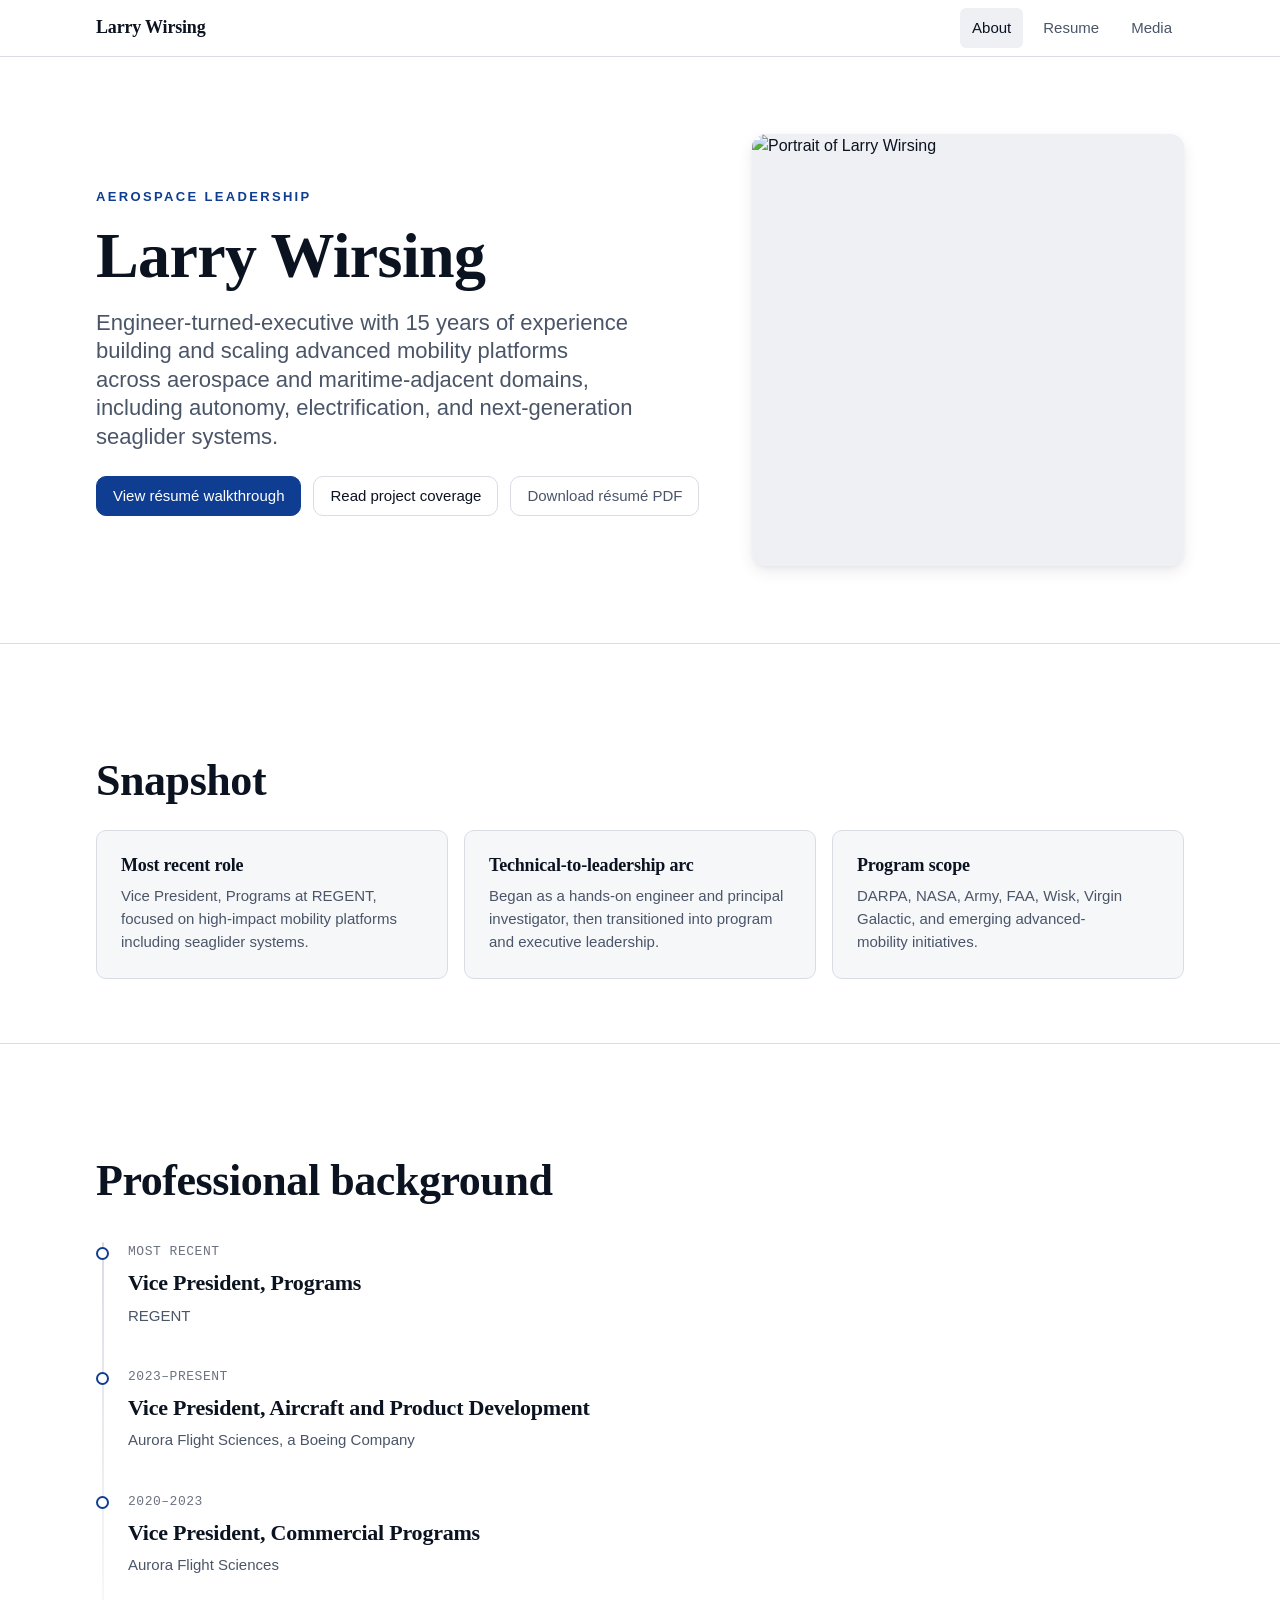
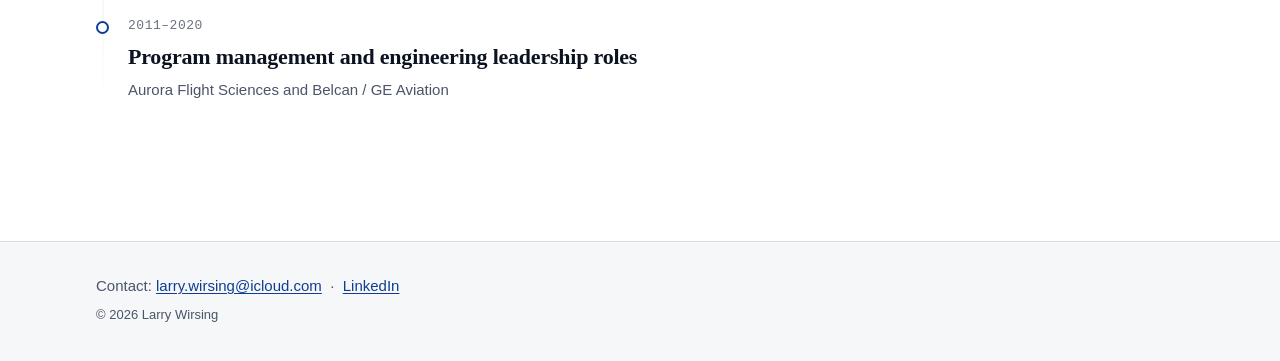
==== index.html @ 9bb86c0d "Initial site" ====
<!doctype html>
<html lang="en">
  <head>
    <meta charset="utf-8" />
    <meta name="viewport" content="width=device-width, initial-scale=1" />
    <meta name="color-scheme" content="light dark" />
    <meta name="theme-color" content="#0f3d91" />

    <title>Larry Wirsing — Aerospace Executive</title>
    <meta name="description" content="Engineer-turned-executive with 15 years of experience building and scaling advanced mobility platforms across aerospace and maritime-adjacent domains, including autonomy, electrification, and next-generation seaglider systems." />
    <link rel="canonical" href="https://larrywirsing.com/" />

    <!-- Open Graph / Twitter -->
    <meta property="og:type" content="website" />
    <meta property="og:site_name" content="Larry Wirsing" />
    <meta property="og:title" content="Larry Wirsing — Aerospace Executive" />
    <meta property="og:description" content="Engineer-turned-executive with 15 years in advanced mobility, autonomy, and next-generation seaglider systems." />
    <meta property="og:url" content="https://larrywirsing.com/" />
    <meta name="twitter:card" content="summary" />

    <!-- Icons -->
    <link rel="icon" href="/favicon.svg" type="image/svg+xml" />

    <!-- Perf hints: preconnect for the external headshot host (LCP candidate) -->
    <link rel="preconnect" href="https://enhancv.s3.amazonaws.com" crossorigin />
    <link rel="dns-prefetch" href="https://enhancv.s3.amazonaws.com" />

    <link rel="stylesheet" href="/styles.css" />

    <!-- Structured data: Person -->
    <script type="application/ld+json">
    {
      "@context": "https://schema.org",
      "@type": "Person",
      "name": "Larry Wirsing",
      "url": "https://larrywirsing.com",
      "jobTitle": "Vice President, Programs",
      "worksFor": { "@type": "Organization", "name": "REGENT" },
      "alumniOf": { "@type": "CollegeOrUniversity", "name": "Boston University" },
      "email": "mailto:larry.wirsing@icloud.com",
      "sameAs": ["https://www.linkedin.com/in/larry-wirsing"]
    }
    </script>
  </head>
  <body>
    <a class="skip-link" href="#main">Skip to main content</a>

    <header class="site-header">
      <div class="container nav-wrap">
        <a class="brand" href="/" aria-label="Larry Wirsing — home">Larry Wirsing</a>
        <nav class="nav-links" aria-label="Primary">
          <a aria-current="page" href="/">About</a>
          <a href="/resume.html">Resume</a>
          <a href="/media.html">Media</a>
        </nav>
      </div>
    </header>

    <main id="main">
      <section class="hero">
        <div class="container hero-grid">
          <div>
            <span class="kicker">Aerospace Leadership</span>
            <h1>Larry Wirsing</h1>
            <p class="lead">
              Engineer-turned-executive with 15 years of experience building and scaling advanced
              mobility platforms across aerospace and maritime-adjacent domains, including autonomy,
              electrification, and next-generation seaglider systems.
            </p>
            <div class="hero-actions">
              <a class="btn primary" href="/resume.html">View résumé walkthrough</a>
              <a class="btn" href="/media.html">Read project coverage</a>
              <a class="btn ghost" href="/assets/Larry_Wirsing_Resume_2025.pdf" target="_blank" rel="noopener">Download résumé PDF</a>
            </div>
          </div>
          <div class="headshot-wrap">
            <img
              class="headshot"
              src="https://enhancv.s3.amazonaws.com/avatars/4e165bd60a8c218f135ad6cd55512b068e0657901209f5ad7ba36f5afd08ff20.jpg"
              alt="Portrait of Larry Wirsing"
              width="480"
              height="480"
              loading="eager"
              decoding="async"
            />
          </div>
        </div>
      </section>

      <section class="section" aria-labelledby="snapshot-heading">
        <div class="container">
          <h2 id="snapshot-heading">Snapshot</h2>
          <div class="card-grid">
            <article class="card">
              <h3>Most recent role</h3>
              <p>Vice President, Programs at REGENT, focused on high-impact mobility platforms including seaglider systems.</p>
            </article>
            <article class="card">
              <h3>Technical-to-leadership arc</h3>
              <p>Began as a hands-on engineer and principal investigator, then transitioned into program and executive leadership.</p>
            </article>
            <article class="card">
              <h3>Program scope</h3>
              <p>DARPA, NASA, Army, FAA, Wisk, Virgin Galactic, and emerging advanced-mobility initiatives.</p>
            </article>
          </div>
        </div>
      </section>

      <section class="section" aria-labelledby="background-heading">
        <div class="container">
          <h2 id="background-heading">Professional background</h2>
          <ol class="timeline" role="list">
            <li class="timeline-item">
              <p class="when">Most recent</p>
              <h3>Vice President, Programs</h3>
              <p class="list-muted">REGENT</p>
            </li>
            <li class="timeline-item">
              <p class="when">2023&ndash;Present</p>
              <h3>Vice President, Aircraft and Product Development</h3>
              <p class="list-muted">Aurora Flight Sciences, a Boeing Company</p>
            </li>
            <li class="timeline-item">
              <p class="when">2020&ndash;2023</p>
              <h3>Vice President, Commercial Programs</h3>
              <p class="list-muted">Aurora Flight Sciences</p>
            </li>
            <li class="timeline-item">
              <p class="when">2011&ndash;2020</p>
              <h3>Program management and engineering leadership roles</h3>
              <p class="list-muted">Aurora Flight Sciences and Belcan / GE Aviation</p>
            </li>
          </ol>
        </div>
      </section>
    </main>

    <footer class="site-footer">
      <div class="container">
        <p>
          Contact: <a href="mailto:larry.wirsing@icloud.com">larry.wirsing@icloud.com</a>
          &nbsp;&middot;&nbsp;
          <a href="https://www.linkedin.com/in/larry-wirsing" target="_blank" rel="noopener">LinkedIn</a>
        </p>
        <p class="muted small">&copy; <span id="yr"></span> Larry Wirsing</p>
      </div>
    </footer>

    <script>document.getElementById('yr').textContent = new Date().getFullYear();</script>
  </body>
</html>
---- styles.css ----
/* ==========================================================================
   larrywirsing.com — design system
   Philosophy: editorial-serif for headings, geometric sans for UI, strict
   vertical rhythm, system fonts only (zero network cost, zero CLS).
   ========================================================================== */

:root {
  /* Type stacks — system-first, no web fonts to download */
  --font-sans: ui-sans-serif, -apple-system, BlinkMacSystemFont, "Segoe UI", Roboto,
    "Helvetica Neue", Arial, "Noto Sans", sans-serif;
  --font-serif: ui-serif, "Iowan Old Style", "Apple Garamond", Georgia,
    "Times New Roman", Times, serif;
  --font-mono: ui-monospace, SFMono-Regular, Menlo, Consolas, monospace;

  /* Color tokens — light theme */
  --bg:           #ffffff;
  --bg-elev:     #f6f7f9;
  --bg-muted:     #eef0f4;
  --border:       #d9dde3;
  --text:        #0b1220;
  --text-muted:  #4a5568;
  --text-subtle: #6b7280;
  --accent:      #0f3d91;     /* deep aerospace blue */
  --accent-ink:  #ffffff;
  --accent-hover:#0b2e6e;
  --focus:       #2563eb;

  /* Spacing scale (8pt baseline, fluid) */
  --sp-0: 0;
  --sp-1: 0.25rem;
  --sp-2: 0.5rem;
  --sp-3: 0.75rem;
  --sp-4: 1rem;
  --sp-5: 1.5rem;
  --sp-6: 2rem;
  --sp-7: 3rem;
  --sp-8: 4rem;
  --sp-9: 6rem;

  /* Type scale — fluid via clamp() */
  --fs-xs:  0.8125rem;
  --fs-sm:  0.9375rem;
  --fs-md:  1rem;
  --fs-lg:  1.125rem;
  --fs-xl:  clamp(1.125rem, 0.95rem + 0.7vw, 1.375rem);
  --fs-2xl: clamp(1.375rem, 1.05rem + 1.3vw, 1.875rem);
  --fs-3xl: clamp(1.75rem, 1.2rem + 2.2vw, 2.75rem);
  --fs-4xl: clamp(2.25rem, 1.35rem + 3.8vw, 4rem);

  --lh-tight: 1.15;
  --lh-snug:  1.3;
  --lh-base:  1.55;
  --lh-loose: 1.7;

  /* Radii, shadows, motion */
  --radius-sm: 6px;
  --radius:    10px;
  --radius-lg: 14px;
  --shadow-1: 0 1px 2px rgba(10, 18, 32, 0.04), 0 1px 1px rgba(10, 18, 32, 0.03);
  --shadow-2: 0 6px 16px rgba(10, 18, 32, 0.08), 0 2px 4px rgba(10, 18, 32, 0.04);

  --ease: cubic-bezier(0.2, 0.6, 0.2, 1);
  --dur:  180ms;

  --container: 72rem;
}

@media (prefers-color-scheme: dark) {
  :root {
    --bg:           #0b1220;
    --bg-elev:     #111a2e;
    --bg-muted:     #16213a;
    --border:       #23304d;
    --text:        #e6ebf4;
    --text-muted:  #aab3c5;
    --text-subtle: #8591a8;
    --accent:      #6aa0ff;
    --accent-ink:  #0b1220;
    --accent-hover:#8cb6ff;
    --focus:       #8cb6ff;
    --shadow-1: 0 1px 2px rgba(0,0,0,0.4);
    --shadow-2: 0 10px 24px rgba(0,0,0,0.45), 0 2px 6px rgba(0,0,0,0.3);
  }
}

/* ==========================================================================
   Reset / base
   ========================================================================== */
*, *::before, *::after { box-sizing: border-box; }

html {
  -webkit-text-size-adjust: 100%;
  text-rendering: optimizeLegibility;
  scroll-behavior: smooth;
}

@media (prefers-reduced-motion: reduce) {
  html { scroll-behavior: auto; }
  *, *::before, *::after {
    animation-duration: 0.001ms !important;
    animation-iteration-count: 1 !important;
    transition-duration: 0.001ms !important;
  }
}

body {
  margin: 0;
  font-family: var(--font-sans);
  font-size: var(--fs-md);
  line-height: var(--lh-base);
  color: var(--text);
  background: var(--bg);
  -webkit-font-smoothing: antialiased;
  -moz-osx-font-smoothing: grayscale;
}

img, svg, video { max-width: 100%; height: auto; display: block; }

a {
  color: var(--accent);
  text-decoration-thickness: 1px;
  text-underline-offset: 0.15em;
  transition: color var(--dur) var(--ease);
}
a:hover { color: var(--accent-hover); }

:focus-visible {
  outline: 2px solid var(--focus);
  outline-offset: 3px;
  border-radius: var(--radius-sm);
}

/* Skip link */
.skip-link {
  position: absolute;
  left: -9999px;
  top: auto;
  width: 1px; height: 1px; overflow: hidden;
}
.skip-link:focus {
  position: fixed;
  top: var(--sp-3);
  left: var(--sp-3);
  width: auto; height: auto;
  padding: var(--sp-2) var(--sp-4);
  background: var(--accent);
  color: var(--accent-ink);
  border-radius: var(--radius-sm);
  z-index: 100;
  text-decoration: none;
}

/* ==========================================================================
   Typography
   ========================================================================== */
h1, h2, h3, h4 {
  font-family: var(--font-serif);
  color: var(--text);
  line-height: var(--lh-tight);
  letter-spacing: -0.01em;
  margin: 0 0 var(--sp-4);
  font-weight: 600;
  text-wrap: balance;
}
h1 { font-size: var(--fs-4xl); }
h2 { font-size: var(--fs-3xl); margin-top: var(--sp-7); }
h3 { font-size: var(--fs-xl); font-weight: 600; }
h4 { font-size: var(--fs-lg); }

p { margin: 0 0 var(--sp-4); max-width: 70ch; text-wrap: pretty; }

.lead {
  font-size: var(--fs-xl);
  color: var(--text-muted);
  line-height: var(--lh-snug);
  max-width: 62ch;
  margin-bottom: var(--sp-5);
}

.kicker {
  display: inline-block;
  font-family: var(--font-sans);
  font-size: var(--fs-xs);
  letter-spacing: 0.18em;
  text-transform: uppercase;
  color: var(--accent);
  font-weight: 600;
  margin-bottom: var(--sp-3);
}

.muted { color: var(--text-muted); }
.small { font-size: var(--fs-xs); }
.list-muted { color: var(--text-muted); font-size: var(--fs-sm); margin: 0 0 var(--sp-3); }

/* ==========================================================================
   Layout
   ========================================================================== */
.container {
  max-width: var(--container);
  margin-inline: auto;
  padding-inline: clamp(var(--sp-4), 2vw + var(--sp-3), var(--sp-6));
}

.section {
  padding-block: var(--sp-8);
  border-top: 1px solid var(--border);
}
.section:first-of-type { border-top: 0; }

/* ==========================================================================
   Site header / nav
   ========================================================================== */
.site-header {
  position: sticky;
  top: 0;
  z-index: 50;
  background: color-mix(in oklab, var(--bg) 92%, transparent);
  backdrop-filter: saturate(160%) blur(10px);
  -webkit-backdrop-filter: saturate(160%) blur(10px);
  border-bottom: 1px solid var(--border);
}
.nav-wrap {
  display: flex;
  align-items: center;
  justify-content: space-between;
  gap: var(--sp-4);
  min-height: 3.5rem;
}
.brand {
  font-family: var(--font-serif);
  font-weight: 600;
  font-size: var(--fs-lg);
  color: var(--text);
  text-decoration: none;
  letter-spacing: -0.01em;
}
.brand:hover { color: var(--accent); }

.nav-links {
  display: flex;
  gap: var(--sp-2);
  flex-wrap: wrap;
}
.nav-links a {
  padding: var(--sp-2) var(--sp-3);
  border-radius: var(--radius-sm);
  color: var(--text-muted);
  text-decoration: none;
  font-size: var(--fs-sm);
  font-weight: 500;
}
.nav-links a:hover { color: var(--text); background: var(--bg-muted); }
.nav-links a[aria-current="page"] {
  color: var(--text);
  background: var(--bg-muted);
}

/* ==========================================================================
   Hero
   ========================================================================== */
.hero { padding-block: clamp(var(--sp-7), 6vw, var(--sp-9)); }
.hero-grid {
  display: grid;
  grid-template-columns: 1.4fr 1fr;
  gap: clamp(var(--sp-5), 4vw, var(--sp-8));
  align-items: center;
}
@media (max-width: 48rem) {
  .hero-grid { grid-template-columns: 1fr; }
  .headshot-wrap { order: -1; max-width: 16rem; margin: 0 auto; }
}

.headshot-wrap { position: relative; }
.headshot {
  width: 100%;
  aspect-ratio: 1 / 1;
  border-radius: var(--radius-lg);
  object-fit: cover;
  box-shadow: var(--shadow-2);
  background: var(--bg-muted);
}

.hero-actions {
  display: flex;
  gap: var(--sp-3);
  flex-wrap: wrap;
  margin-top: var(--sp-5);
}

/* ==========================================================================
   Buttons
   ========================================================================== */
.btn {
  display: inline-flex;
  align-items: center;
  gap: var(--sp-2);
  padding: 0.625rem 1rem;
  border: 1px solid var(--border);
  background: var(--bg);
  color: var(--text);
  border-radius: var(--radius);
  font-family: var(--font-sans);
  font-size: var(--fs-sm);
  font-weight: 500;
  text-decoration: none;
  line-height: 1.2;
  transition: background var(--dur) var(--ease), border-color var(--dur) var(--ease),
              color var(--dur) var(--ease), transform var(--dur) var(--ease);
}
.btn:hover { background: var(--bg-elev); border-color: color-mix(in oklab, var(--accent) 40%, var(--border)); }
.btn:active { transform: translateY(1px); }

.btn.primary {
  background: var(--accent);
  color: var(--accent-ink);
  border-color: var(--accent);
}
.btn.primary:hover { background: var(--accent-hover); border-color: var(--accent-hover); color: var(--accent-ink); }

.btn.ghost {
  background: transparent;
  border-color: var(--border);
  color: var(--text-muted);
}
.btn.ghost:hover { color: var(--text); }

.actions-row { display: flex; gap: var(--sp-3); flex-wrap: wrap; margin-bottom: var(--sp-5); }

/* ==========================================================================
   Cards
   ========================================================================== */
.card-grid {
  display: grid;
  grid-template-columns: repeat(auto-fit, minmax(16rem, 1fr));
  gap: var(--sp-4);
  margin-top: var(--sp-5);
}
.card {
  background: var(--bg-elev);
  border: 1px solid var(--border);
  border-radius: var(--radius);
  padding: var(--sp-5);
  transition: border-color var(--dur) var(--ease), transform var(--dur) var(--ease),
              box-shadow var(--dur) var(--ease);
}
.card:hover {
  border-color: color-mix(in oklab, var(--accent) 30%, var(--border));
  box-shadow: var(--shadow-1);
}
.card h3 { margin-top: 0; margin-bottom: var(--sp-2); font-size: var(--fs-lg); }
.card p  { margin: 0; color: var(--text-muted); font-size: var(--fs-sm); }
.card a  { color: var(--accent); font-weight: 500; }

/* ==========================================================================
   Timeline
   ========================================================================== */
.timeline {
  list-style: none;
  margin: var(--sp-6) 0 0;
  padding: 0;
  position: relative;
  display: grid;
  gap: var(--sp-5);
}
.timeline::before {
  content: "";
  position: absolute;
  left: 0.375rem;
  top: 0.25rem;
  bottom: 0.25rem;
  width: 2px;
  background: linear-gradient(to bottom, var(--border), transparent);
  border-radius: 2px;
}
.timeline-item {
  position: relative;
  padding-left: var(--sp-6);
}
.timeline-item::before {
  content: "";
  position: absolute;
  left: 0;
  top: 0.55rem;
  width: 0.8125rem;
  height: 0.8125rem;
  border-radius: 50%;
  background: var(--bg);
  border: 2px solid var(--accent);
}
.timeline-item h2,
.timeline-item h3 { margin: var(--sp-1) 0 var(--sp-2); font-size: var(--fs-xl); }
.timeline-item .when {
  display: inline-block;
  font-family: var(--font-mono);
  font-size: var(--fs-xs);
  letter-spacing: 0.04em;
  color: var(--text-subtle);
  margin: 0 0 var(--sp-1);
  text-transform: uppercase;
}

.list { margin: var(--sp-2) 0 0; padding-left: 1.1rem; }
.list li { margin-bottom: var(--sp-2); color: var(--text-muted); font-size: var(--fs-sm); }

/* ==========================================================================
   Media page
   ========================================================================== */
.media-grid {
  list-style: none;
  padding: 0;
  margin: var(--sp-6) 0 0;
  display: grid;
  grid-template-columns: repeat(auto-fill, minmax(18rem, 1fr));
  gap: var(--sp-4);
}
.media-card {
  background: var(--bg-elev);
  border: 1px solid var(--border);
  border-radius: var(--radius);
  padding: var(--sp-5);
  display: flex;
  flex-direction: column;
  gap: var(--sp-2);
  transition: border-color var(--dur) var(--ease), box-shadow var(--dur) var(--ease),
              transform var(--dur) var(--ease);
}
.media-card:hover {
  border-color: color-mix(in oklab, var(--accent) 40%, var(--border));
  box-shadow: var(--shadow-1);
  transform: translateY(-1px);
}
.media-card h2 {
  font-size: var(--fs-lg);
  line-height: var(--lh-snug);
  margin: 0;
}
.media-card h2 a {
  color: var(--text);
  text-decoration: none;
  background-image: linear-gradient(var(--accent), var(--accent));
  background-size: 0 1.5px;
  background-repeat: no-repeat;
  background-position: 0 100%;
  transition: background-size var(--dur) var(--ease), color var(--dur) var(--ease);
}
.media-card h2 a:hover { background-size: 100% 1.5px; color: var(--accent); }

.tag {
  display: inline-flex;
  gap: var(--sp-2);
  align-items: baseline;
  font-family: var(--font-mono);
  font-size: var(--fs-xs);
  color: var(--text-subtle);
  letter-spacing: 0.02em;
  margin: 0 0 var(--sp-2);
  text-transform: uppercase;
}
.tag span { color: var(--accent); font-weight: 600; }
.tag time::before { content: "· "; color: var(--text-subtle); }

.quote-note {
  font-size: var(--fs-sm);
  color: var(--text-muted);
  margin: auto 0 0;
  font-style: italic;
}

/* ==========================================================================
   Footer
   ========================================================================== */
.site-footer {
  border-top: 1px solid var(--border);
  padding-block: var(--sp-6);
  background: var(--bg-elev);
  margin-top: var(--sp-8);
  color: var(--text-muted);
  font-size: var(--fs-sm);
}
.site-footer p { margin: 0 0 var(--sp-2); }
.site-footer a { color: var(--accent); }

/* ==========================================================================
   Print
   ========================================================================== */
@media print {
  :root {
    --bg: #fff; --text: #000; --text-muted: #333; --border: #999; --accent: #000;
  }
  .site-header, .site-footer, .hero-actions, .actions-row, .skip-link { display: none !important; }
  .section { border-top: 0; padding: 0; }
  a { color: #000; text-decoration: underline; }
  a[href^="http"]::after { content: " (" attr(href) ")"; font-size: 0.8em; color: #555; }
  h1, h2, h3 { page-break-after: avoid; }
  .timeline-item, .card, .media-card { page-break-inside: avoid; }
}
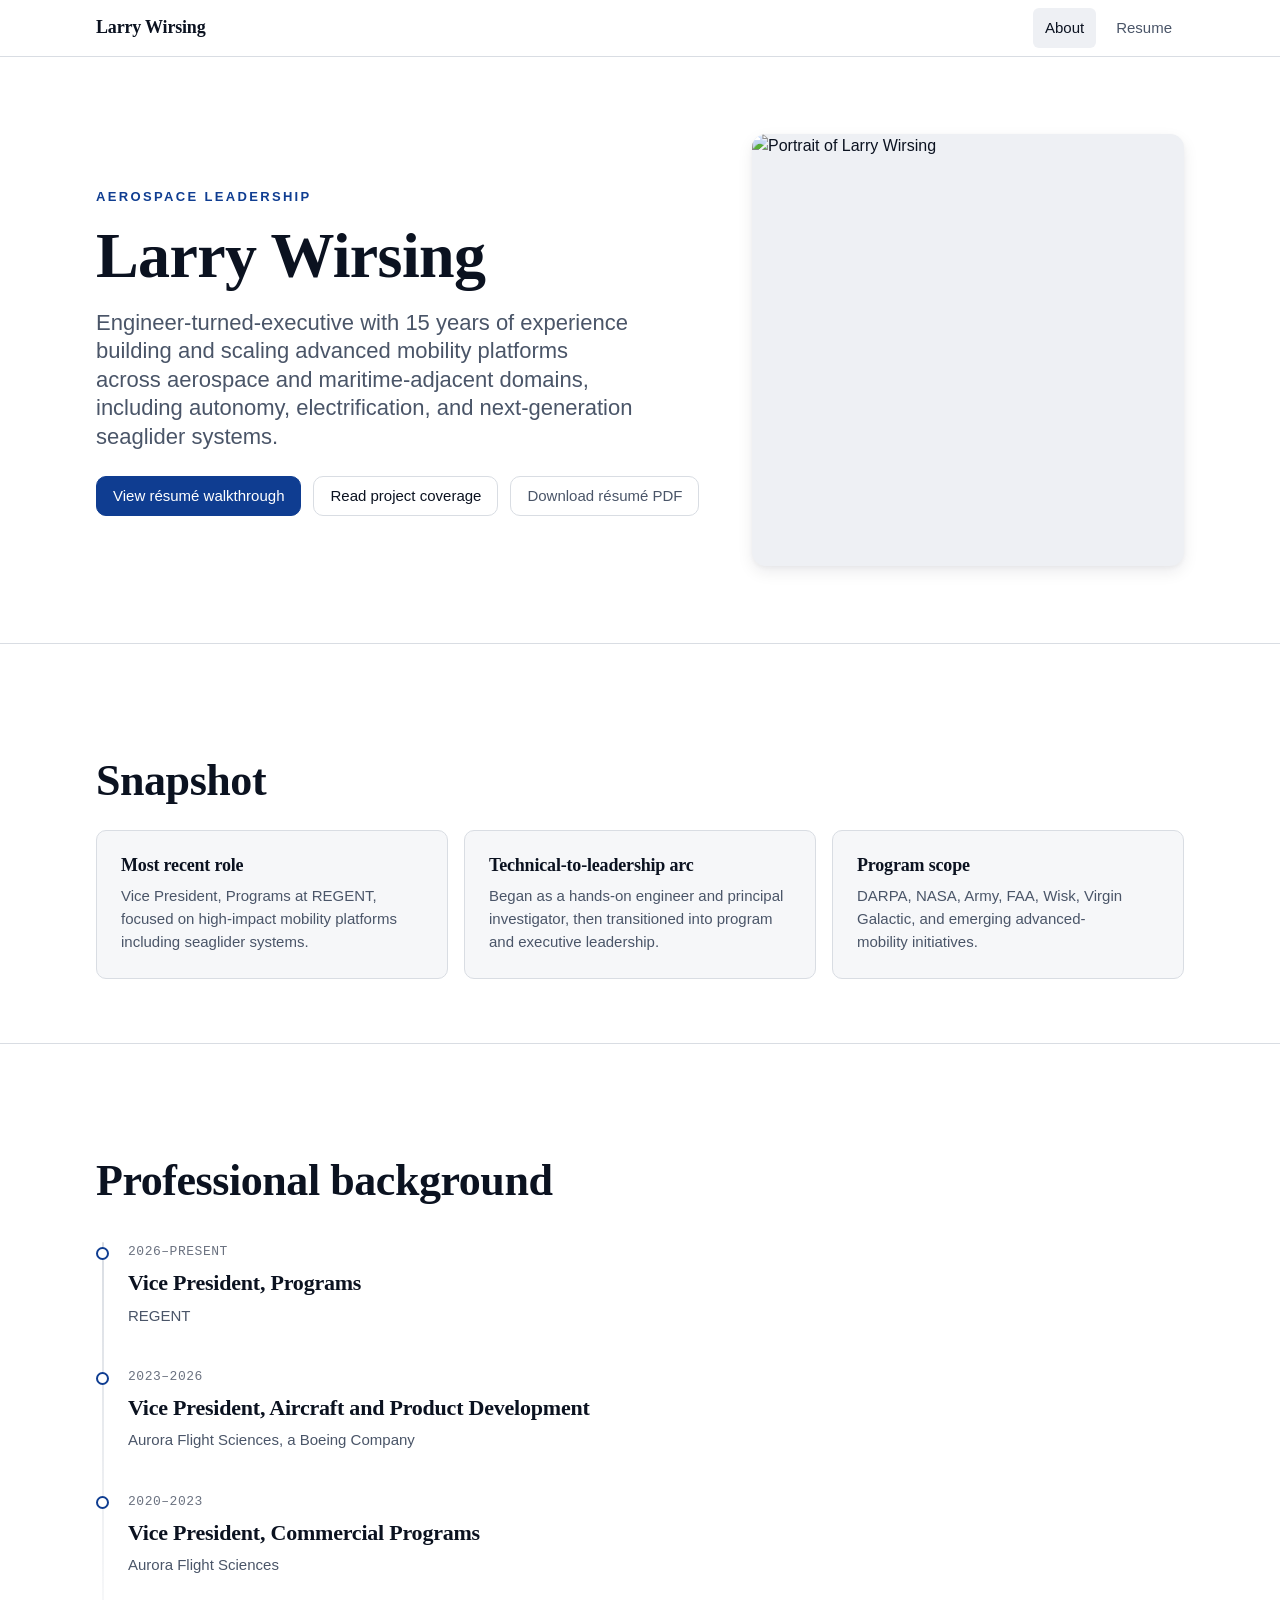
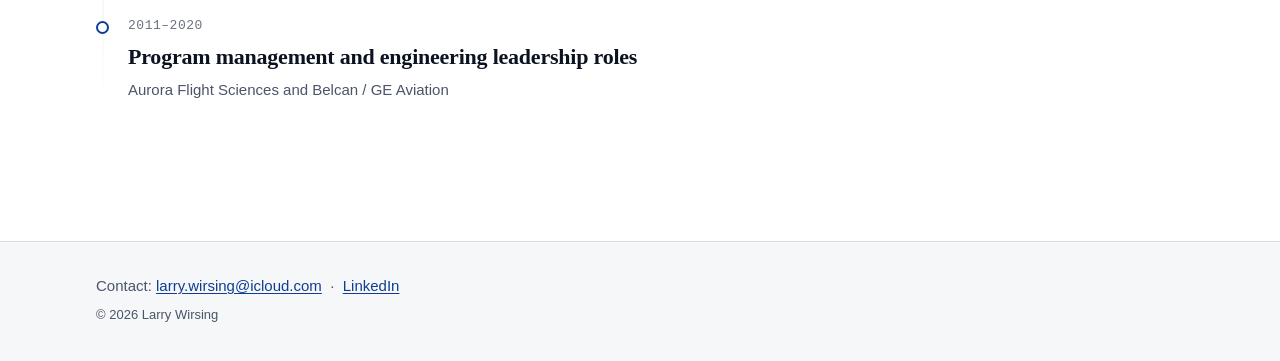
==== commit 76d1cb78: "Update content: REGENT role, Aurora end date, retire Media page - Add REGENT VP Programs role (Mar 2" ====
--- a/index.html
+++ b/index.html
@@ -51,7 +51,6 @@
         <nav class="nav-links" aria-label="Primary">
           <a aria-current="page" href="/">About</a>
           <a href="/resume.html">Resume</a>
-          <a href="/media.html">Media</a>
         </nav>
       </div>
     </header>
@@ -70,7 +69,7 @@
             <div class="hero-actions">
               <a class="btn primary" href="/resume.html">View résumé walkthrough</a>
               <a class="btn" href="/media.html">Read project coverage</a>
-              <a class="btn ghost" href="/assets/Larry_Wirsing_Resume_2025.pdf" target="_blank" rel="noopener">Download résumé PDF</a>
+              <a class="btn ghost" href="/assets/Larry_Wirsing_Resume_2026.pdf" target="_blank" rel="noopener">Download résumé PDF</a>
             </div>
           </div>
           <div class="headshot-wrap">
@@ -112,12 +111,12 @@
           <h2 id="background-heading">Professional background</h2>
           <ol class="timeline" role="list">
             <li class="timeline-item">
-              <p class="when">Most recent</p>
+              <p class="when">2026&ndash;Present</p>
               <h3>Vice President, Programs</h3>
               <p class="list-muted">REGENT</p>
             </li>
             <li class="timeline-item">
-              <p class="when">2023&ndash;Present</p>
+              <p class="when">2023&ndash;2026</p>
               <h3>Vice President, Aircraft and Product Development</h3>
               <p class="list-muted">Aurora Flight Sciences, a Boeing Company</p>
             </li>
